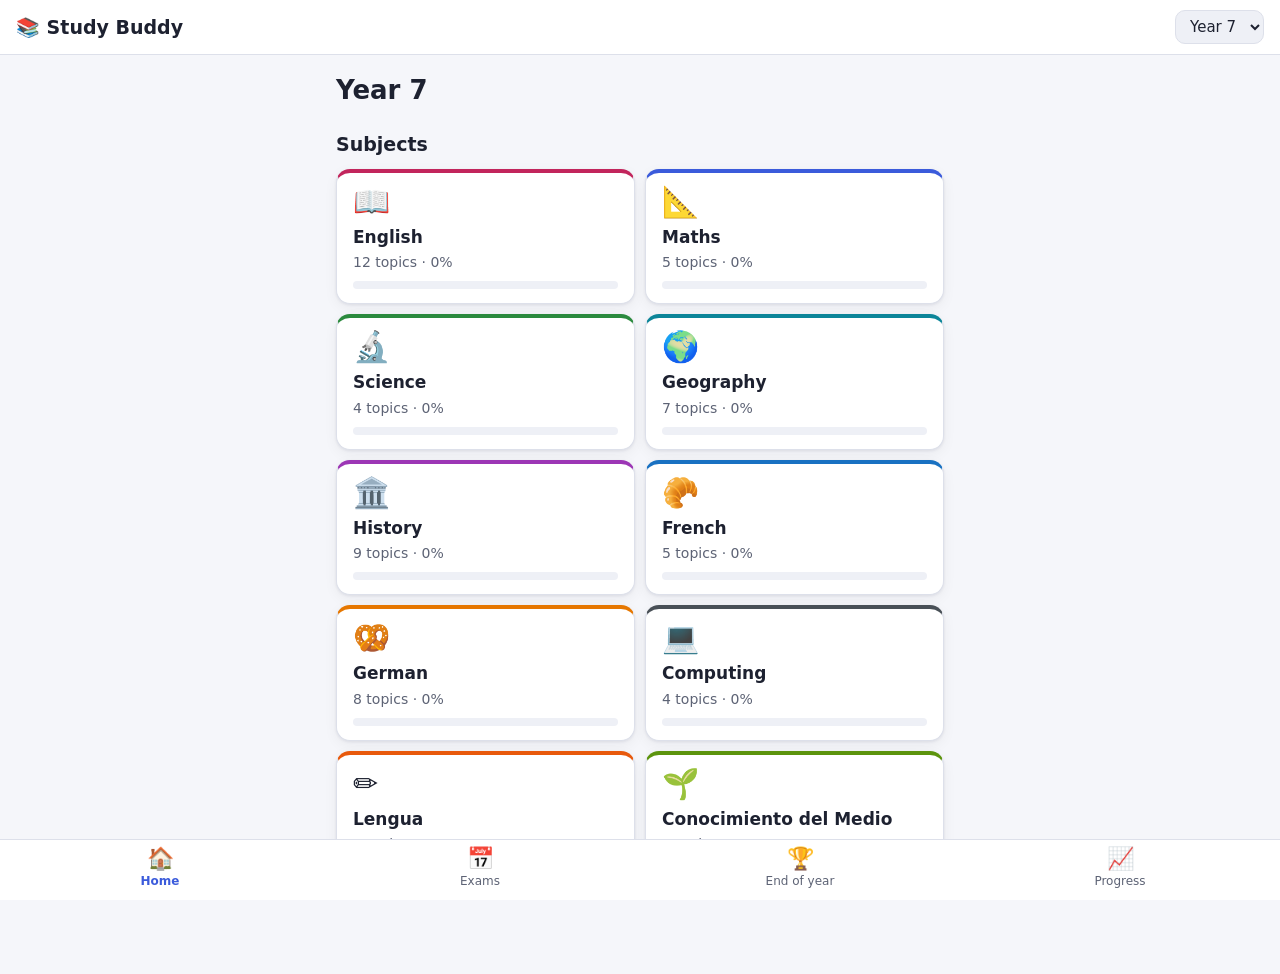
==== index.html @ 1f9eec87 "Show reading texts before English quizzes, flashcards and notes Co-Authored-By: Claude Opus 5.5 <nor" ====
<!doctype html>
<html lang="en">
<head>
  <meta charset="utf-8">
  <meta name="viewport" content="width=device-width, initial-scale=1, viewport-fit=cover">
  <title>Study Buddy</title>
  <meta name="description" content="Exam revision by year group and subject: summaries, flashcards and quizzes.">
  <meta name="theme-color" content="#3b5bdb">
  <link rel="manifest" href="manifest.json">
  <link rel="icon" href="icono.svg" type="image/svg+xml">
  <link rel="apple-touch-icon" href="icono.svg">
  <meta name="apple-mobile-web-app-capable" content="yes">
  <link rel="stylesheet" href="css/estilos.css?v=5">
</head>
<body>
  <header class="cabecera">
    <a href="#/" class="marca">📚 Study Buddy</a>
    <select id="selector-curso" aria-label="Year group"></select>
  </header>

  <main id="app" class="contenido">
    <p class="cargando">Loading…</p>
  </main>

  <p id="visitas" class="visitas" aria-live="polite"></p>

  <nav class="barra-inferior" aria-label="Main navigation">
    <a href="#/" data-nav="inicio"><span aria-hidden="true">🏠</span>Home</a>
    <a href="#/examenes" data-nav="examenes"><span aria-hidden="true">📅</span>Exams</a>
    <a href="#/finales" data-nav="finales"><span aria-hidden="true">🏆</span>End of year</a>
    <a href="#/progreso" data-nav="progreso"><span aria-hidden="true">📈</span>Progress</a>
  </nav>

  <script src="js/app.js?v=5"></script>
</body>
</html>
---- css/estilos.css ----
:root {
  --fondo: #f5f6fa;
  --superficie: #ffffff;
  --superficie-2: #eef0f6;
  --texto: #1d2130;
  --texto-suave: #5d6375;
  --borde: #dde0ea;
  --acento: #3b5bdb;
  --acento-texto: #ffffff;
  --ok: #2b8a3e;
  --ok-fondo: #e6f4ea;
  --error: #c92a2a;
  --error-fondo: #fdecec;
  --aviso: #e67700;
  --sombra: 0 1px 3px rgba(20, 25, 45, .08), 0 4px 14px rgba(20, 25, 45, .05);
  --radio: 14px;
  color-scheme: light;
}

@media (prefers-color-scheme: dark) {
  :root:not([data-theme="light"]) {
    --fondo: #12141c;
    --superficie: #1c1f2b;
    --superficie-2: #262a38;
    --texto: #e8eaf2;
    --texto-suave: #9aa0b4;
    --borde: #2f3445;
    --acento: #748ffc;
    --acento-texto: #10131c;
    --ok: #69db7c;
    --ok-fondo: #1d3324;
    --error: #ff8787;
    --error-fondo: #3a1f22;
    --aviso: #ffa94d;
    --sombra: 0 1px 3px rgba(0, 0, 0, .4);
    color-scheme: dark;
  }
}

:root[data-theme="dark"] {
    --fondo: #12141c;
    --superficie: #1c1f2b;
    --superficie-2: #262a38;
    --texto: #e8eaf2;
    --texto-suave: #9aa0b4;
    --borde: #2f3445;
    --acento: #748ffc;
    --acento-texto: #10131c;
    --ok: #69db7c;
    --ok-fondo: #1d3324;
    --error: #ff8787;
    --error-fondo: #3a1f22;
    --aviso: #ffa94d;
    --sombra: 0 1px 3px rgba(0, 0, 0, .4);
    color-scheme: dark;
}

* { box-sizing: border-box; }

html { -webkit-text-size-adjust: 100%; }

body {
  margin: 0;
  background: var(--fondo);
  color: var(--texto);
  font: 17px/1.5 system-ui, -apple-system, "Segoe UI", Roboto, sans-serif;
  padding-bottom: calc(72px + env(safe-area-inset-bottom));
}

a { color: var(--acento); }

button { font: inherit; color: inherit; cursor: pointer; }

/* ---------- Cabecera y navegación ---------- */

.cabecera {
  position: sticky;
  top: env(safe-area-inset-top, 0px);
  z-index: 10;
  display: flex;
  align-items: center;
  justify-content: space-between;
  gap: 12px;
  padding: 10px 16px;
  background: var(--superficie);
  border-bottom: 1px solid var(--borde);
}

.marca {
  font-weight: 700;
  font-size: 19px;
  color: var(--texto);
  text-decoration: none;
}

#selector-curso {
  font: inherit;
  font-size: 15px;
  padding: 6px 10px;
  border-radius: 10px;
  border: 1px solid var(--borde);
  background: var(--superficie-2);
  color: var(--texto);
}

.barra-inferior {
  position: fixed;
  bottom: 0;
  left: 0;
  right: 0;
  z-index: 10;
  display: flex;
  background: var(--superficie);
  border-top: 1px solid var(--borde);
  padding-bottom: env(safe-area-inset-bottom);
}

.barra-inferior a {
  flex: 1;
  display: flex;
  flex-direction: column;
  align-items: center;
  gap: 2px;
  padding: 8px 0 10px;
  font-size: 12px;
  color: var(--texto-suave);
  text-decoration: none;
}

.barra-inferior a span { font-size: 22px; line-height: 1; }
.barra-inferior a.activo { color: var(--acento); font-weight: 600; }

/* ---------- Contenido ---------- */

.contenido {
  max-width: 640px;
  margin: 0 auto;
  padding: 16px;
}

h1 { font-size: 26px; line-height: 1.2; margin: 4px 0 16px; }
h2 { font-size: 19px; margin: 24px 0 10px; }
h3 { font-size: 17px; margin: 18px 0 6px; }

.suave { color: var(--texto-suave); }
.pequeño { font-size: 14px; }
.cargando, .vacio { color: var(--texto-suave); text-align: center; padding: 24px 8px; }

.volver {
  display: inline-block;
  margin-bottom: 8px;
  color: var(--texto-suave);
  text-decoration: none;
  font-size: 15px;
}

.tarjeta {
  display: block;
  background: var(--superficie);
  border: 1px solid var(--borde);
  border-radius: var(--radio);
  box-shadow: var(--sombra);
  padding: 14px 16px;
  color: inherit;
  text-decoration: none;
}

.lista { display: grid; gap: 10px; }

.rejilla {
  display: grid;
  grid-template-columns: repeat(2, minmax(0, 1fr));
  gap: 10px;
}

.asignatura {
  border-top: 4px solid var(--c, var(--acento));
}

.asignatura .icono { font-size: 30px; line-height: 1; }
.asignatura .nombre { font-weight: 600; margin: 8px 0 2px; }

.fila {
  display: flex;
  align-items: center;
  gap: 12px;
}

.fila .crece { flex: 1; min-width: 0; }

/* Barra de progreso */
.barra {
  height: 8px;
  border-radius: 99px;
  background: var(--superficie-2);
  overflow: hidden;
  margin-top: 8px;
}

.barra > i {
  display: block;
  height: 100%;
  background: var(--c, var(--acento));
  border-radius: 99px;
  transition: width .3s;
}

/* Exámenes */
.examen { border-left: 5px solid var(--c, var(--acento)); }

.cuenta {
  flex: none;
  text-align: center;
  min-width: 58px;
  padding: 6px 8px;
  border-radius: 10px;
  background: var(--superficie-2);
}

.cuenta b { display: block; font-size: 22px; line-height: 1.1; }
.cuenta small { font-size: 11px; color: var(--texto-suave); }
.cuenta.pronto b { color: var(--aviso); }
.cuenta.hoy b { color: var(--error); }

.acciones {
  display: flex;
  flex-wrap: wrap;
  gap: 8px;
  margin-top: 12px;
}

/* Botones */
.boton {
  display: inline-flex;
  align-items: center;
  justify-content: center;
  gap: 6px;
  min-height: 44px;
  padding: 10px 16px;
  border-radius: 12px;
  border: 1px solid var(--borde);
  background: var(--superficie-2);
  color: var(--texto);
  font-weight: 600;
  text-decoration: none;
}

.boton.principal {
  background: var(--acento);
  border-color: var(--acento);
  color: var(--acento-texto);
}

.boton.ancho { width: 100%; }
.boton[disabled], .boton.desactivado { opacity: .45; pointer-events: none; }

/* Opciones del tema */
.modo {
  display: flex;
  align-items: center;
  gap: 14px;
}

.modo .icono { font-size: 28px; }
.modo .estado { font-size: 14px; color: var(--texto-suave); }
.modo.desactivado { opacity: .5; pointer-events: none; }

.etiqueta {
  display: inline-block;
  font-size: 12px;
  font-weight: 600;
  padding: 2px 8px;
  border-radius: 99px;
  background: var(--superficie-2);
  color: var(--texto-suave);
}

.etiqueta.ok { background: var(--ok-fondo); color: var(--ok); }

/* Resumen */
.resumen { line-height: 1.65; }
.resumen h3 { color: var(--acento); }
.resumen ul { padding-left: 22px; margin: 6px 0; }
.resumen li { margin: 4px 0; }
.resumen p { margin: 8px 0; }

/* Test */
.progreso-test {
  display: flex;
  justify-content: space-between;
  font-size: 14px;
  color: var(--texto-suave);
}

.enunciado { font-size: 20px; font-weight: 600; margin: 18px 0; }

.opciones { display: grid; gap: 10px; }

.opcion {
  text-align: left;
  padding: 14px 16px;
  min-height: 52px;
  border-radius: 12px;
  border: 2px solid var(--borde);
  background: var(--superficie);
}

.opcion.correcta { border-color: var(--ok); background: var(--ok-fondo); }
.opcion.incorrecta { border-color: var(--error); background: var(--error-fondo); }
.opcion[disabled] { cursor: default; }
.opcion.elegida { border-color: var(--acento); background: var(--superficie-2); font-weight: 600; }

button.tarjeta { width: 100%; text-align: left; font: inherit; }
.pista { font-size: 14px; font-style: italic; color: var(--texto-suave); margin: -8px 0 10px; }

.respuesta-corta {
  display: block;
  width: 100%;
  margin-bottom: 10px;
  padding: 12px 14px;
  border-radius: 12px;
  border: 2px solid var(--borde);
  background: var(--superficie);
  color: var(--texto);
  font: inherit;
  resize: vertical;
}

.respuesta-corta:focus { outline: none; border-color: var(--acento); }

.enunciado-examen { font-size: 18px; margin: 4px 0 12px; }

.feedback {
  margin-top: 16px;
  padding: 12px 14px;
  border-radius: 12px;
  background: var(--superficie-2);
}

.feedback.ok { background: var(--ok-fondo); }
.feedback.mal { background: var(--error-fondo); }

.nota {
  font-size: 56px;
  font-weight: 800;
  text-align: center;
  margin: 8px 0 0;
}

.fallo {
  border-left: 4px solid var(--error);
}

/* Tarjetas de repaso */
.carta {
  perspective: 1000px;
  height: 300px;
  margin: 16px 0;
  cursor: pointer;
}

.carta-interior {
  position: relative;
  width: 100%;
  height: 100%;
  transition: transform .45s;
  transform-style: preserve-3d;
}

.carta.girada .carta-interior { transform: rotateY(180deg); }

.cara {
  position: absolute;
  inset: 0;
  display: flex;
  flex-direction: column;
  align-items: center;
  justify-content: center;
  text-align: center;
  padding: 20px;
  border-radius: 18px;
  border: 1px solid var(--borde);
  background: var(--superficie);
  box-shadow: var(--sombra);
  backface-visibility: hidden;
  -webkit-backface-visibility: hidden;
  font-size: 21px;
  font-weight: 600;
  overflow-y: auto;
}

.cara small {
  position: absolute;
  top: 12px;
  font-size: 12px;
  font-weight: 500;
  color: var(--texto-suave);
}

.cara.detras {
  transform: rotateY(180deg);
  background: var(--superficie-2);
  font-weight: 500;
}

.botones-carta {
  display: grid;
  grid-template-columns: 1fr 1fr;
  gap: 10px;
}

.boton.repasar { color: var(--error); }
.boton.sabe { color: var(--ok); }

/* Recursos de cada examen: 2 × 2 */
.acciones.recursos {
  display: grid;
  grid-template-columns: repeat(2, minmax(0, 1fr));
}

/* Examen imprimible */
.hoja {
  margin-top: 16px;
  padding: 20px;
  background: var(--superficie);
  border: 1px solid var(--borde);
  border-radius: var(--radio);
}

.hoja-cabecera { border-bottom: 2px solid var(--texto); padding-bottom: 12px; margin-bottom: 16px; }
.hoja-cabecera h1 { margin: 0 0 4px; font-size: 22px; }
.hoja-cabecera p { margin: 0; color: var(--texto-suave); }
.hoja-datos { display: flex; flex-wrap: wrap; gap: 8px 24px; margin-top: 14px; font-size: 15px; }

.hoja-preguntas { padding-left: 24px; margin: 0; }
.hoja-preguntas > li { margin-bottom: 18px; break-inside: avoid; }
.hoja-enunciado { font-weight: 600; margin: 0 0 6px; }
.hoja-opciones { list-style: none; padding: 0; margin: 0; display: grid; gap: 4px; }

.casilla {
  display: inline-block;
  width: 14px;
  height: 14px;
  margin-right: 8px;
  border: 1.5px solid currentColor;
  border-radius: 3px;
  vertical-align: -2px;
}

.hoja-lineas span { display: block; height: 30px; border-bottom: 1px solid var(--borde); }

.hoja-soluciones { break-before: page; margin-top: 32px; padding-top: 16px; border-top: 2px dashed var(--borde); }
.hoja-soluciones ol { padding-left: 24px; }
.hoja-soluciones li { margin-bottom: 6px; }

@media print {
  .cabecera, .barra-inferior, .no-imprimir, .visitas { display: none !important; }
  body { background: #fff; color: #000; padding: 0; font-size: 12pt; }
  .contenido { max-width: none; padding: 0; }
  .hoja { margin: 0; padding: 0; border: none; background: #fff; color: #000; }
  .hoja-cabecera { border-color: #000; }
  .hoja-cabecera p, .hoja-soluciones .suave { color: #444; }
  .hoja-lineas span { border-color: #999; }
  .hoja-soluciones { border: none; margin-top: 0; }
}

/* Notas visuales */
.pestanas {
  display: flex;
  gap: 6px;
  overflow-x: auto;
  margin: 12px -16px 4px;
  padding: 2px 16px 8px;
  scrollbar-width: thin;
}

.pestana {
  flex: none;
  padding: 8px 14px;
  border-radius: 99px;
  border: 1px solid var(--borde);
  background: var(--superficie);
  font-size: 14px;
  font-weight: 600;
  white-space: nowrap;
}

.pestana.activa { background: var(--c, var(--acento)); border-color: transparent; color: #fff; }

.bloque-notas { display: grid; gap: 12px; margin-top: 20px; }

.titulo-bloque {
  display: flex;
  align-items: center;
  gap: 10px;
  margin: 0;
  color: var(--c, var(--acento));
}

.titulo-bloque::after { content: ""; flex: 1; height: 1px; background: var(--borde); }

.rejilla-notas {
  display: grid;
  grid-template-columns: repeat(auto-fit, minmax(240px, 1fr));
  gap: 12px;
}

.nota-visual {
  min-width: 0;
  padding: 14px 16px;
  border: 1px solid var(--borde);
  border-top: 4px solid var(--c, var(--acento));
  border-radius: var(--radio);
  background: var(--superficie);
  box-shadow: var(--sombra);
}

.nota-visual h4 { margin: 6px 0 6px; font-size: 16px; }
.nota-visual ul { margin: 0; padding-left: 18px; font-size: 15px; }
.nota-visual li { margin: 4px 0; }

.nota-etiqueta {
  display: inline-block;
  padding: 2px 10px;
  border-radius: 99px;
  font-size: 12px;
  font-weight: 700;
  background: color-mix(in srgb, var(--c, var(--acento)) 16%, transparent);
  color: var(--texto);
}

.chips { display: flex; flex-wrap: wrap; gap: 8px; margin-top: 4px; }

.chip {
  padding: 6px 12px;
  border: 1px solid var(--borde);
  border-radius: 99px;
  background: var(--superficie-2);
  font-size: 14px;
}

/* Las notas usan todo el ancho en pantallas grandes */
.contenido.ancho { max-width: 1100px; }
.contenido.ancho .acciones { max-width: 640px; }

/* Contador de visitas */
.visitas {
  max-width: 640px;
  margin: 0 auto;
  padding: 4px 16px 16px;
  text-align: center;
  font-size: 13px;
  color: var(--texto-suave);
  font-variant-numeric: tabular-nums;
}
.visitas:empty { display: none; }

/* Estadísticas */
.cifras { display: grid; grid-template-columns: repeat(auto-fit, minmax(130px, 1fr)); gap: 10px; margin: 16px 0; }
.cifras div { background: var(--superficie); border: 1px solid var(--borde); border-radius: 12px; padding: 12px; display: grid; gap: 2px; }
.cifras b { font-size: 24px; font-variant-numeric: tabular-nums; }
.cifras span { font-size: 13px; color: var(--texto-suave); }
.tabla-desliza { overflow-x: auto; margin-bottom: 8px; background: var(--superficie); border: 1px solid var(--borde); border-radius: 12px; }
.tabla-visitas { width: 100%; border-collapse: collapse; font-size: 14px; font-variant-numeric: tabular-nums; }
.tabla-visitas th, .tabla-visitas td { padding: 8px 10px; border-bottom: 1px solid var(--borde); text-align: right; white-space: nowrap; }
.tabla-visitas tr:last-child > * { border-bottom: none; }
.tabla-visitas th:first-child { text-align: left; white-space: normal; min-width: 180px; font-weight: 500; }
.tabla-visitas thead th { font-size: 12px; color: var(--texto-suave); font-weight: 600; }
.tabla-visitas td.cero { color: var(--texto-suave); opacity: .6; }

/* Texto de lectura */
.texto-lectura { background: var(--superficie); border: 1px solid var(--borde); border-left: 4px solid var(--c, var(--acento)); border-radius: 12px; padding: 12px 16px; margin: 12px 0 16px; }
.texto-lectura summary { cursor: pointer; font-size: 15px; }
.texto-lectura[open] summary { margin-bottom: 10px; }
.texto-intro { font-style: italic; color: var(--texto-suave); font-size: 15px; }
.texto-cuerpo { font-family: Georgia, 'Times New Roman', serif; font-size: 17px; line-height: 1.7; max-width: 68ch; }
.texto-cuerpo p { margin: 0 0 12px; }
.texto-fuente { text-align: right; font-size: 14px; color: var(--texto-suave); margin: 4px 0 8px; }
@media print { .texto-lectura { border: 1px solid #999; break-inside: auto; } .texto-lectura summary { list-style: none; } }
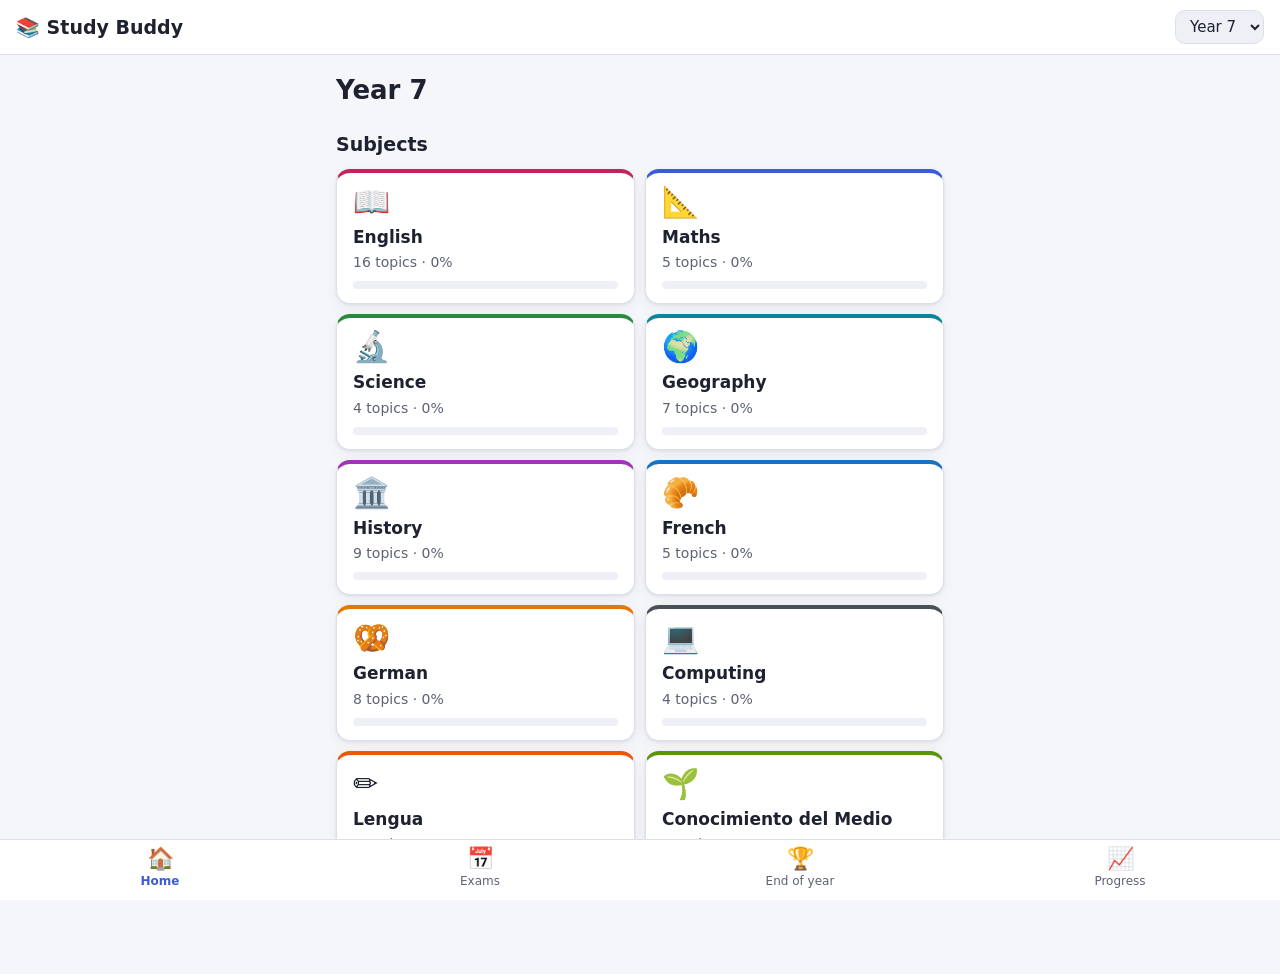
==== commit efb0b173: "English exam in two parts: reading comprehension on one text + grammar; add 4 unseen practice texts " ====
--- a/index.html
+++ b/index.html
@@ -10,7 +10,7 @@
   <link rel="icon" href="icono.svg" type="image/svg+xml">
   <link rel="apple-touch-icon" href="icono.svg">
   <meta name="apple-mobile-web-app-capable" content="yes">
-  <link rel="stylesheet" href="css/estilos.css?v=5">
+  <link rel="stylesheet" href="css/estilos.css?v=6">
 </head>
 <body>
   <header class="cabecera">
@@ -31,6 +31,6 @@
     <a href="#/progreso" data-nav="progreso"><span aria-hidden="true">📈</span>Progress</a>
   </nav>
 
-  <script src="js/app.js?v=5"></script>
+  <script src="js/app.js?v=6"></script>
 </body>
 </html>
--- a/css/estilos.css
+++ b/css/estilos.css
@@ -577,3 +577,8 @@
 .texto-cuerpo p { margin: 0 0 12px; }
 .texto-fuente { text-align: right; font-size: 14px; color: var(--texto-suave); margin: 4px 0 8px; }
 @media print { .texto-lectura { border: 1px solid #999; break-inside: auto; } .texto-lectura summary { list-style: none; } }
+
+/* Exámenes por partes */
+.selector-partes { display: flex; flex-wrap: wrap; gap: 6px; margin: 4px 0 12px; }
+.titulo-parte { margin: 20px 0 4px; padding-top: 12px; border-top: 2px solid var(--borde); }
+.hoja-preguntas .titulo-parte { list-style: none; margin-left: -24px; }
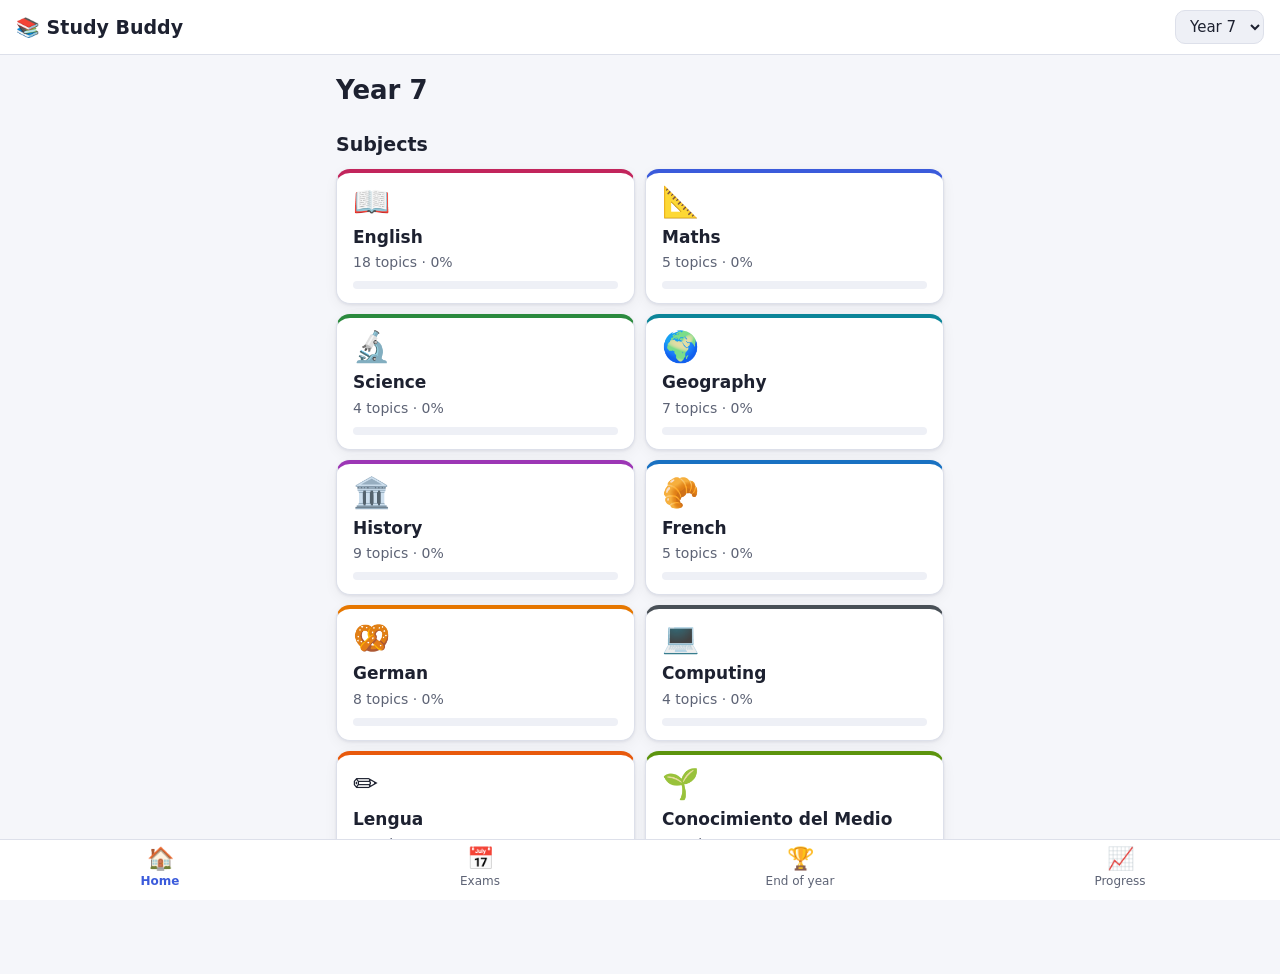
==== commit cdb1699a: "Print notes: button in Notes that prints every topic of the exam Co-Authored-By: Claude Opus 5.5 <no" ====
--- a/index.html
+++ b/index.html
@@ -10,7 +10,7 @@
   <link rel="icon" href="icono.svg" type="image/svg+xml">
   <link rel="apple-touch-icon" href="icono.svg">
   <meta name="apple-mobile-web-app-capable" content="yes">
-  <link rel="stylesheet" href="css/estilos.css?v=6">
+  <link rel="stylesheet" href="css/estilos.css?v=7">
 </head>
 <body>
   <header class="cabecera">
@@ -31,6 +31,6 @@
     <a href="#/progreso" data-nav="progreso"><span aria-hidden="true">📈</span>Progress</a>
   </nav>
 
-  <script src="js/app.js?v=6"></script>
+  <script src="js/app.js?v=7"></script>
 </body>
 </html>
--- a/css/estilos.css
+++ b/css/estilos.css
@@ -543,6 +543,29 @@
 .contenido.ancho { max-width: 1100px; }
 .contenido.ancho .acciones { max-width: 640px; }
 
+/* Notas para imprimir: todos los temas seguidos, solo en papel */
+.notas-impresas { display: none; }
+@media print {
+  .notas-impresas {
+    display: block;
+    --superficie: #fff; --superficie-2: #fff; --borde: #999; --texto: #000; --sombra: none;
+    font-size: 11pt;
+  }
+  .notas-impresas > h1 { margin: 0 0 2px; font-size: 18pt; }
+  .notas-impresas > p { margin: 0 0 8px; color: #444; }
+  .tema-impreso { break-before: page; }
+  .tema-impreso:first-of-type { break-before: auto; }
+  .tema-impreso h2 { margin: 12px 0 0; padding-bottom: 4px; border-bottom: 2px solid var(--c); break-after: avoid; }
+  .notas-impresas .bloque-notas { gap: 8px; margin-top: 10px; }
+  .notas-impresas .titulo-bloque { break-after: avoid; }
+  .notas-impresas .rejilla-notas { grid-template-columns: repeat(2, 1fr); gap: 8px; }
+  .notas-impresas .nota-visual { padding: 8px 10px; break-inside: avoid; }
+  .notas-impresas .nota-visual h4 { font-size: 12pt; margin: 4px 0; }
+  .notas-impresas .nota-visual ul { font-size: 11pt; }
+  .notas-impresas .chip { padding: 3px 8px; font-size: 10pt; }
+  .notas-impresas .nota-etiqueta { border: 1px solid #999; }
+}
+
 /* Contador de visitas */
 .visitas {
   max-width: 640px;
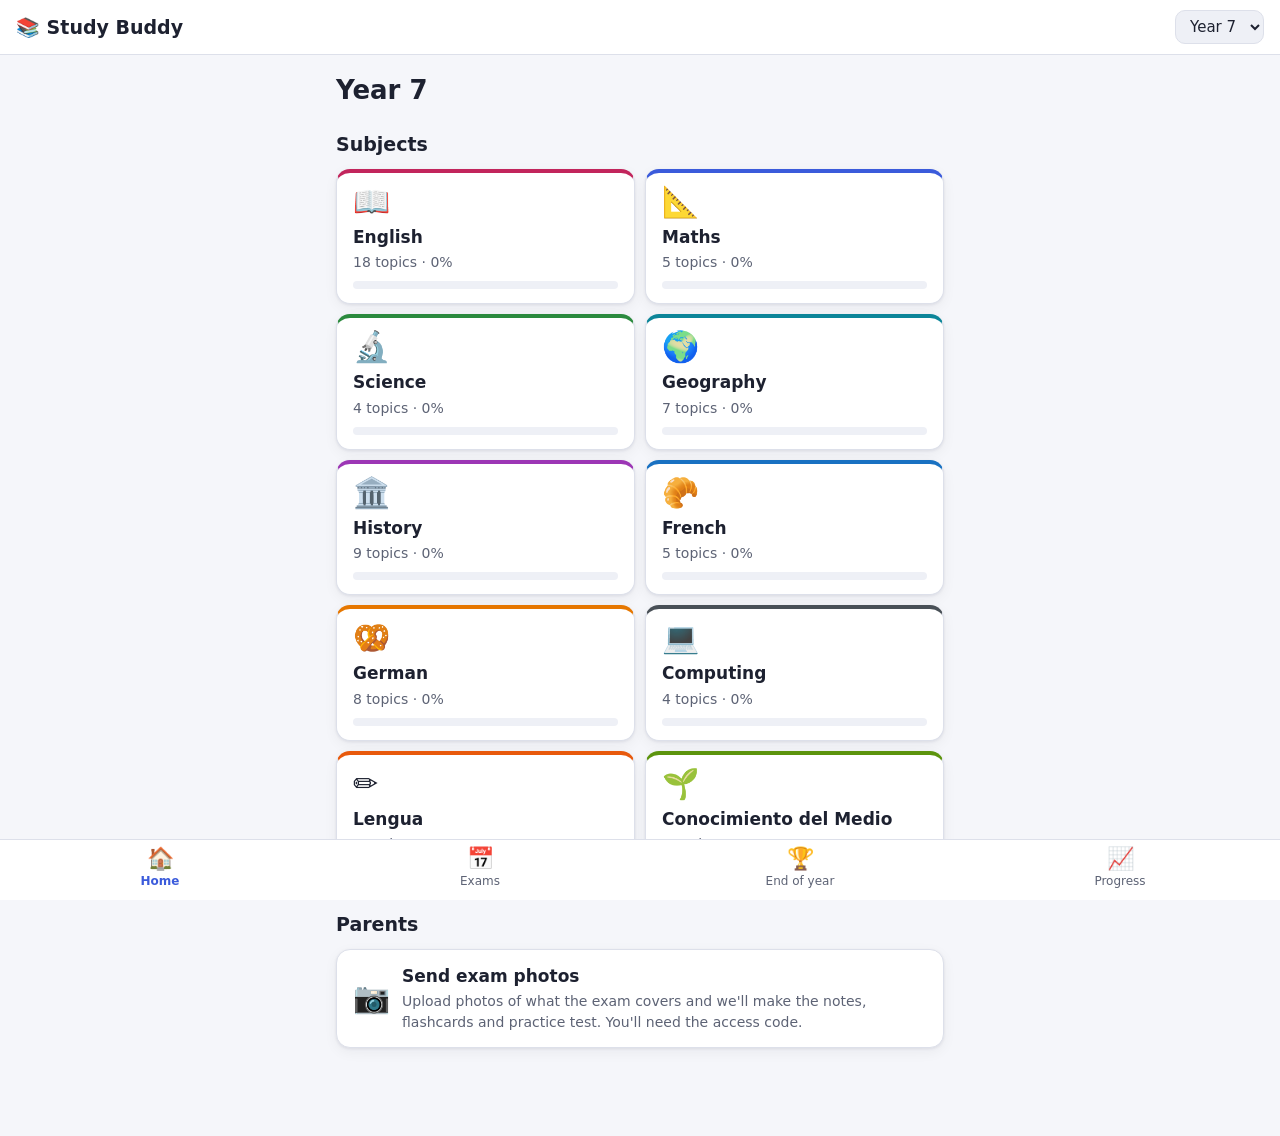
==== commit 81301824: "Home: Parents card linking to Send exam photos Co-Authored-By: Claude Opus 5.5 <noreply@anthropic.co" ====
--- a/index.html
+++ b/index.html
@@ -10,7 +10,7 @@
   <link rel="icon" href="icono.svg" type="image/svg+xml">
   <link rel="apple-touch-icon" href="icono.svg">
   <meta name="apple-mobile-web-app-capable" content="yes">
-  <link rel="stylesheet" href="css/estilos.css?v=7">
+  <link rel="stylesheet" href="css/estilos.css?v=10">
 </head>
 <body>
   <header class="cabecera">
@@ -31,6 +31,6 @@
     <a href="#/progreso" data-nav="progreso"><span aria-hidden="true">📈</span>Progress</a>
   </nav>
 
-  <script src="js/app.js?v=7"></script>
+  <script src="js/app.js?v=10"></script>
 </body>
 </html>
--- a/css/estilos.css
+++ b/css/estilos.css
@@ -546,24 +546,26 @@
 /* Notas para imprimir: todos los temas seguidos, solo en papel */
 .notas-impresas { display: none; }
 @media print {
+  @page { margin: 10mm; }
   .notas-impresas {
     display: block;
-    --superficie: #fff; --superficie-2: #fff; --borde: #999; --texto: #000; --sombra: none;
-    font-size: 11pt;
+    --superficie: #fff; --superficie-2: #fff; --borde: #aaa; --texto: #000; --sombra: none; --radio: 6px;
+    font-size: 8.5pt;
+    line-height: 1.25;
   }
-  .notas-impresas > h1 { margin: 0 0 2px; font-size: 18pt; }
-  .notas-impresas > p { margin: 0 0 8px; color: #444; }
-  .tema-impreso { break-before: page; }
-  .tema-impreso:first-of-type { break-before: auto; }
-  .tema-impreso h2 { margin: 12px 0 0; padding-bottom: 4px; border-bottom: 2px solid var(--c); break-after: avoid; }
-  .notas-impresas .bloque-notas { gap: 8px; margin-top: 10px; }
-  .notas-impresas .titulo-bloque { break-after: avoid; }
-  .notas-impresas .rejilla-notas { grid-template-columns: repeat(2, 1fr); gap: 8px; }
-  .notas-impresas .nota-visual { padding: 8px 10px; break-inside: avoid; }
-  .notas-impresas .nota-visual h4 { font-size: 12pt; margin: 4px 0; }
-  .notas-impresas .nota-visual ul { font-size: 11pt; }
-  .notas-impresas .chip { padding: 3px 8px; font-size: 10pt; }
-  .notas-impresas .nota-etiqueta { border: 1px solid #999; }
+  .notas-impresas > h1 { margin: 0; font-size: 13pt; }
+  .notas-impresas > p { margin: 0 0 2px; color: #444; }
+  .tema-impreso h2 { margin: 8px 0 0; padding-bottom: 1px; font-size: 11pt; border-bottom: 1.5px solid var(--c); break-after: avoid; }
+  .notas-impresas .bloque-notas { gap: 4px; margin-top: 4px; }
+  .notas-impresas .titulo-bloque { font-size: 9.5pt; break-after: avoid; }
+  .notas-impresas .rejilla-notas { grid-template-columns: repeat(3, 1fr); gap: 4px; }
+  .notas-impresas .nota-visual { padding: 4px 7px; border-top-width: 2px; break-inside: avoid; }
+  .notas-impresas .nota-visual h4 { display: inline; margin: 0 0 0 4px; font-size: 9pt; }
+  .notas-impresas .nota-visual ul { margin-top: 2px; padding-left: 13px; font-size: 8.5pt; }
+  .notas-impresas .nota-visual li { margin: 0; }
+  .notas-impresas .nota-etiqueta { padding: 0 6px; font-size: 7.5pt; border: 1px solid #aaa; }
+  .notas-impresas .chips { gap: 3px; margin-top: 2px; }
+  .notas-impresas .chip { padding: 0 6px; font-size: 8pt; }
 }
 
 /* Contador de visitas */
@@ -605,3 +607,30 @@
 .selector-partes { display: flex; flex-wrap: wrap; gap: 6px; margin: 4px 0 12px; }
 .titulo-parte { margin: 20px 0 4px; padding-top: 12px; border-top: 2px solid var(--borde); }
 .hoja-preguntas .titulo-parte { list-style: none; margin-left: -24px; }
+
+/* Subir fotos (#/upload) */
+.formulario { display: grid; gap: 14px; margin-top: 16px; }
+.formulario label { display: grid; gap: 6px; font-weight: 600; }
+.formulario select,
+.formulario input {
+  width: 100%;
+  min-height: 46px;
+  padding: 10px 12px;
+  border-radius: 12px;
+  border: 2px solid var(--borde);
+  background: var(--superficie);
+  color: var(--texto);
+  font: inherit;
+  font-weight: 400;
+}
+.formulario select:focus,
+.formulario input:focus { outline: none; border-color: var(--acento); }
+.formulario .feedback { margin-top: 0; }
+.aviso-subida {
+  padding: 12px 14px;
+  border-radius: 12px;
+  border: 1px solid var(--aviso);
+  color: var(--aviso);
+}
+.subir-fotos .icono { font-size: 30px; line-height: 1; }
+.subir-fotos .nombre { font-weight: 600; margin-bottom: 2px; }
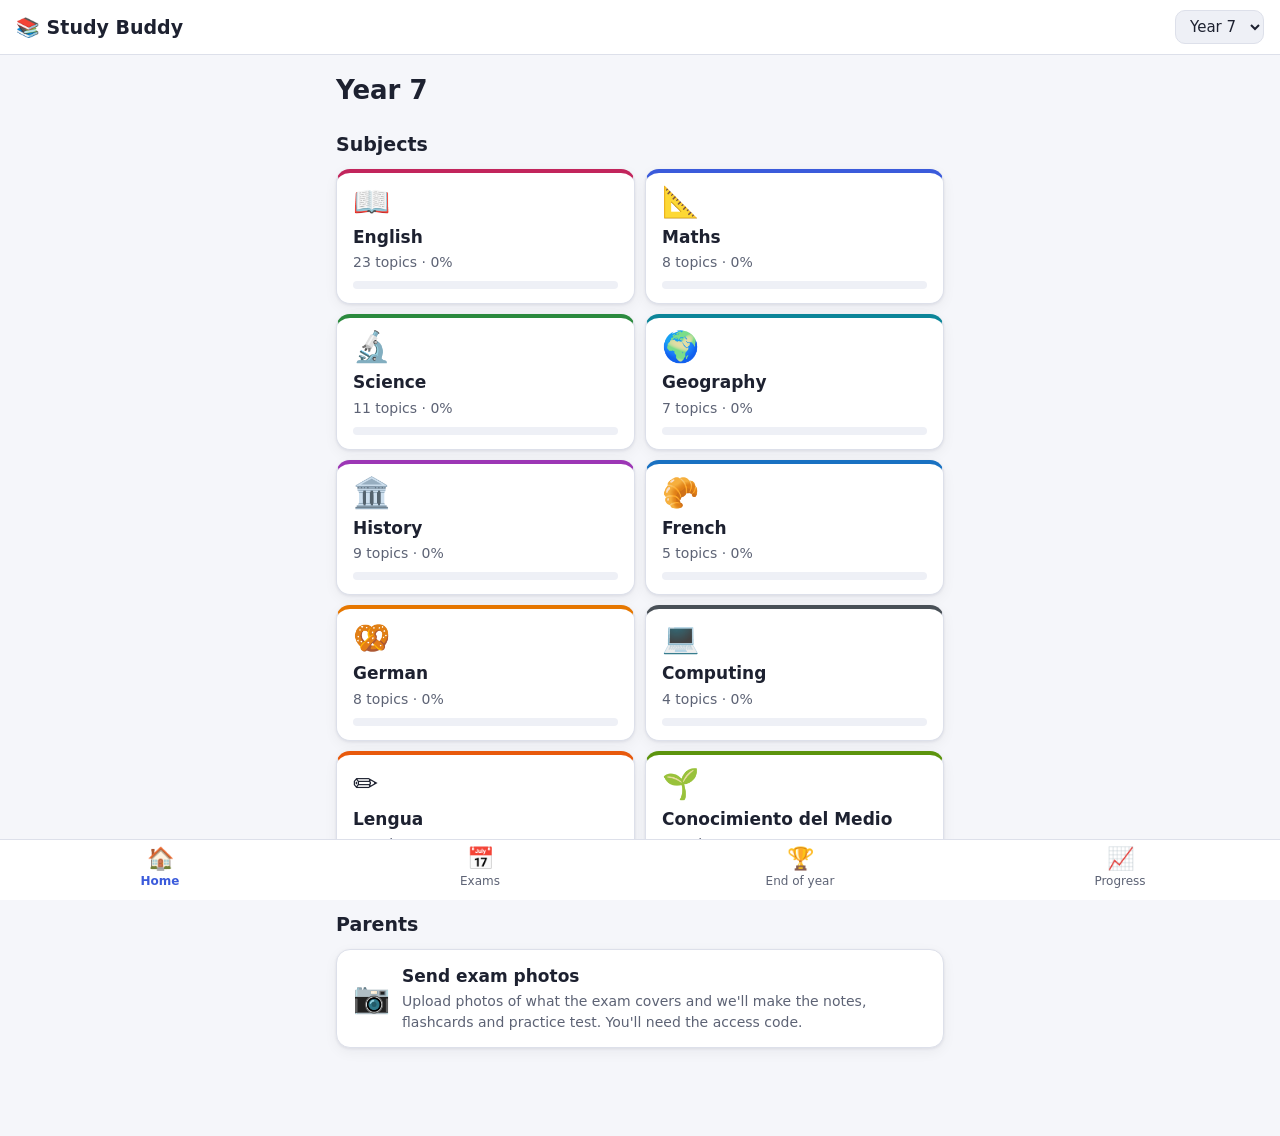
==== commit d9d93bfb: "Home: show all upcoming exams, not just the next 3 Co-Authored-By: Claude Opus 5.5 <noreply@anthropi" ====
--- a/index.html
+++ b/index.html
@@ -10,7 +10,7 @@
   <link rel="icon" href="icono.svg" type="image/svg+xml">
   <link rel="apple-touch-icon" href="icono.svg">
   <meta name="apple-mobile-web-app-capable" content="yes">
-  <link rel="stylesheet" href="css/estilos.css?v=10">
+  <link rel="stylesheet" href="css/estilos.css?v=11">
 </head>
 <body>
   <header class="cabecera">
@@ -31,6 +31,6 @@
     <a href="#/progreso" data-nav="progreso"><span aria-hidden="true">📈</span>Progress</a>
   </nav>
 
-  <script src="js/app.js?v=10"></script>
+  <script src="js/app.js?v=11"></script>
 </body>
 </html>
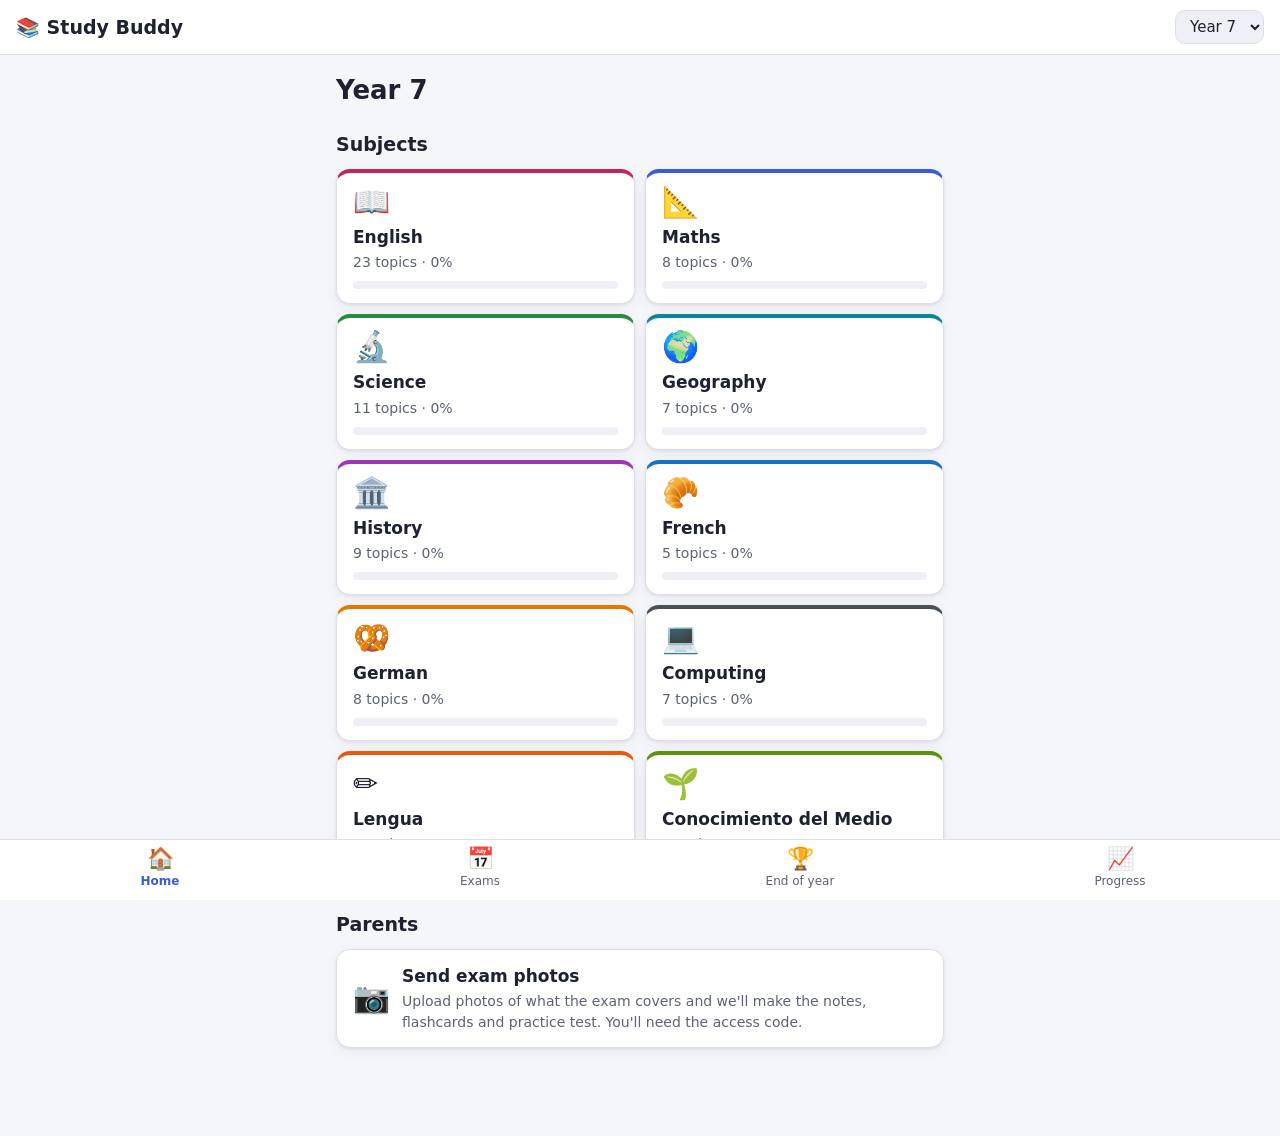
==== commit 56c601dc: "Computing Y7: Scratch exam (2026-11-24, 72 questions) and interactive Scratch Lab Co-Authored-By: Cl" ====
--- a/index.html
+++ b/index.html
@@ -10,7 +10,7 @@
   <link rel="icon" href="icono.svg" type="image/svg+xml">
   <link rel="apple-touch-icon" href="icono.svg">
   <meta name="apple-mobile-web-app-capable" content="yes">
-  <link rel="stylesheet" href="css/estilos.css?v=11">
+  <link rel="stylesheet" href="css/estilos.css?v=12">
 </head>
 <body>
   <header class="cabecera">
@@ -31,6 +31,6 @@
     <a href="#/progreso" data-nav="progreso"><span aria-hidden="true">📈</span>Progress</a>
   </nav>
 
-  <script src="js/app.js?v=11"></script>
+  <script src="js/app.js?v=12"></script>
 </body>
 </html>
